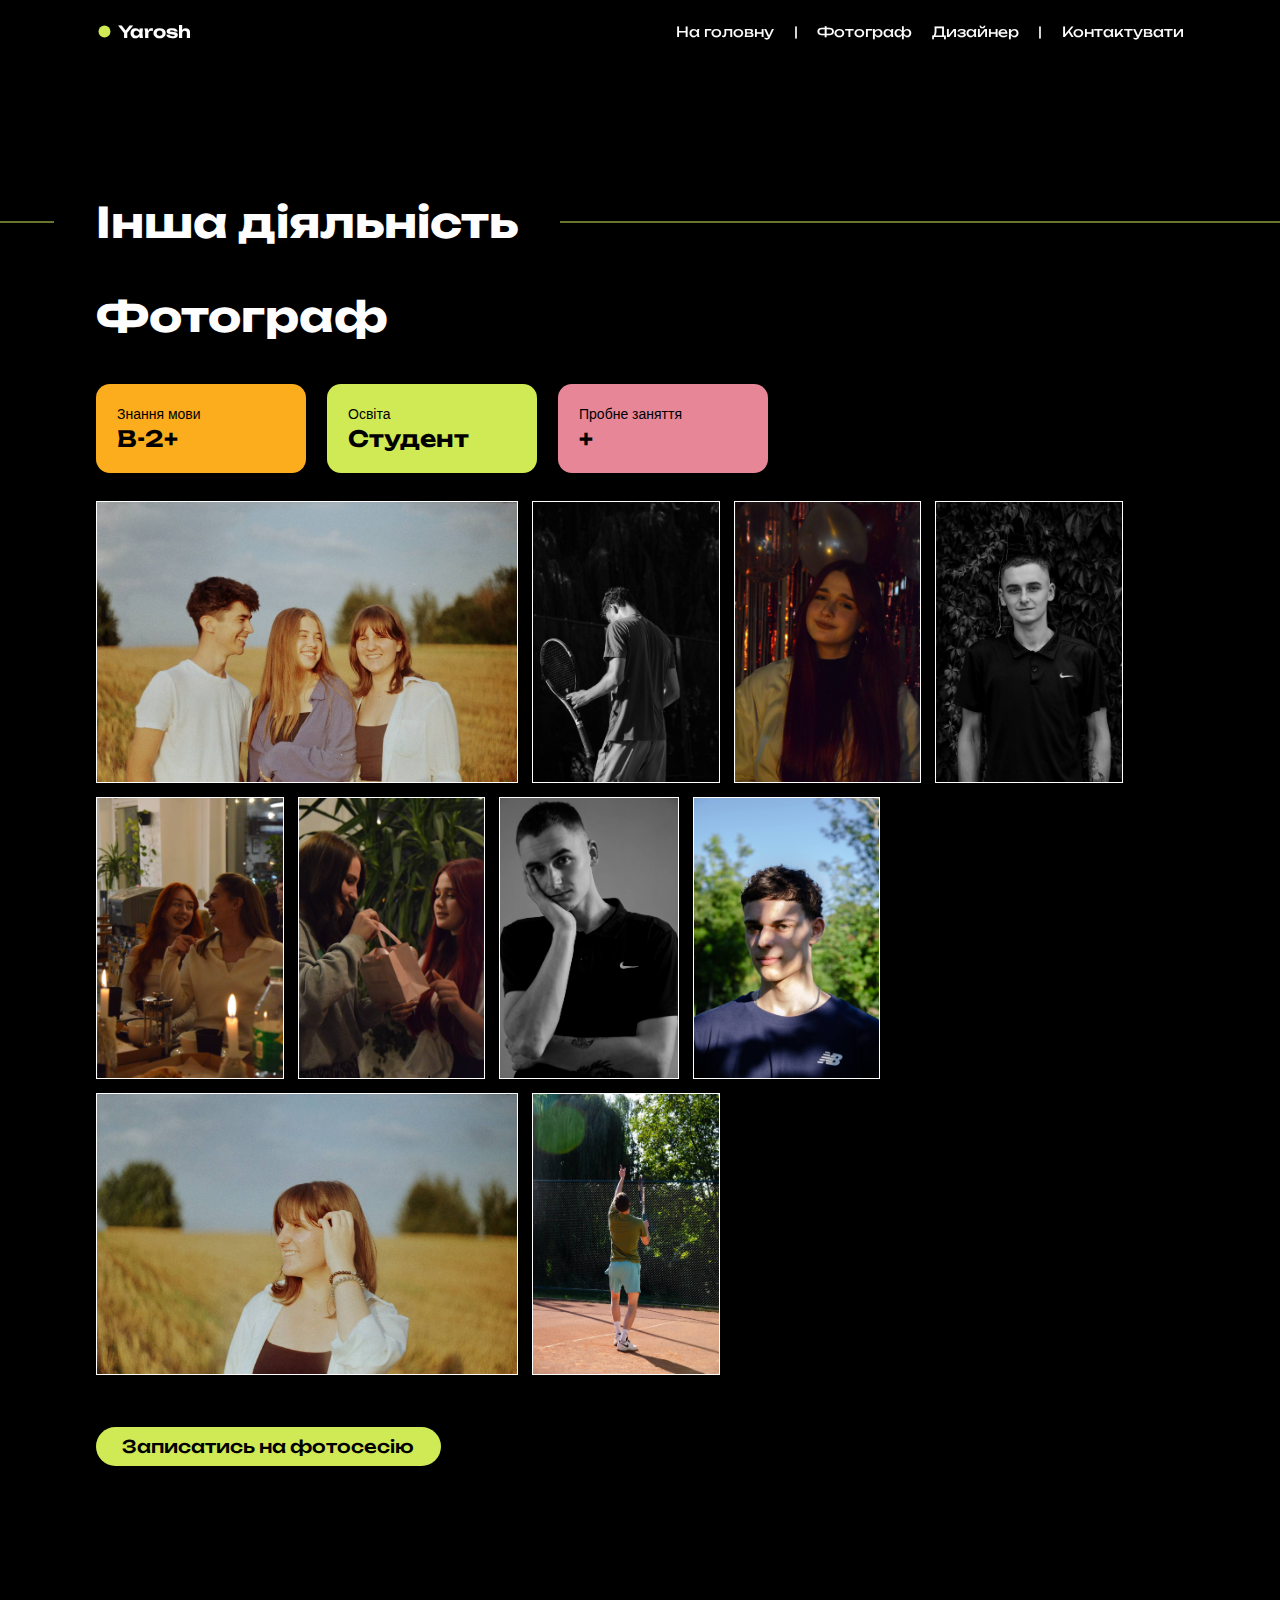
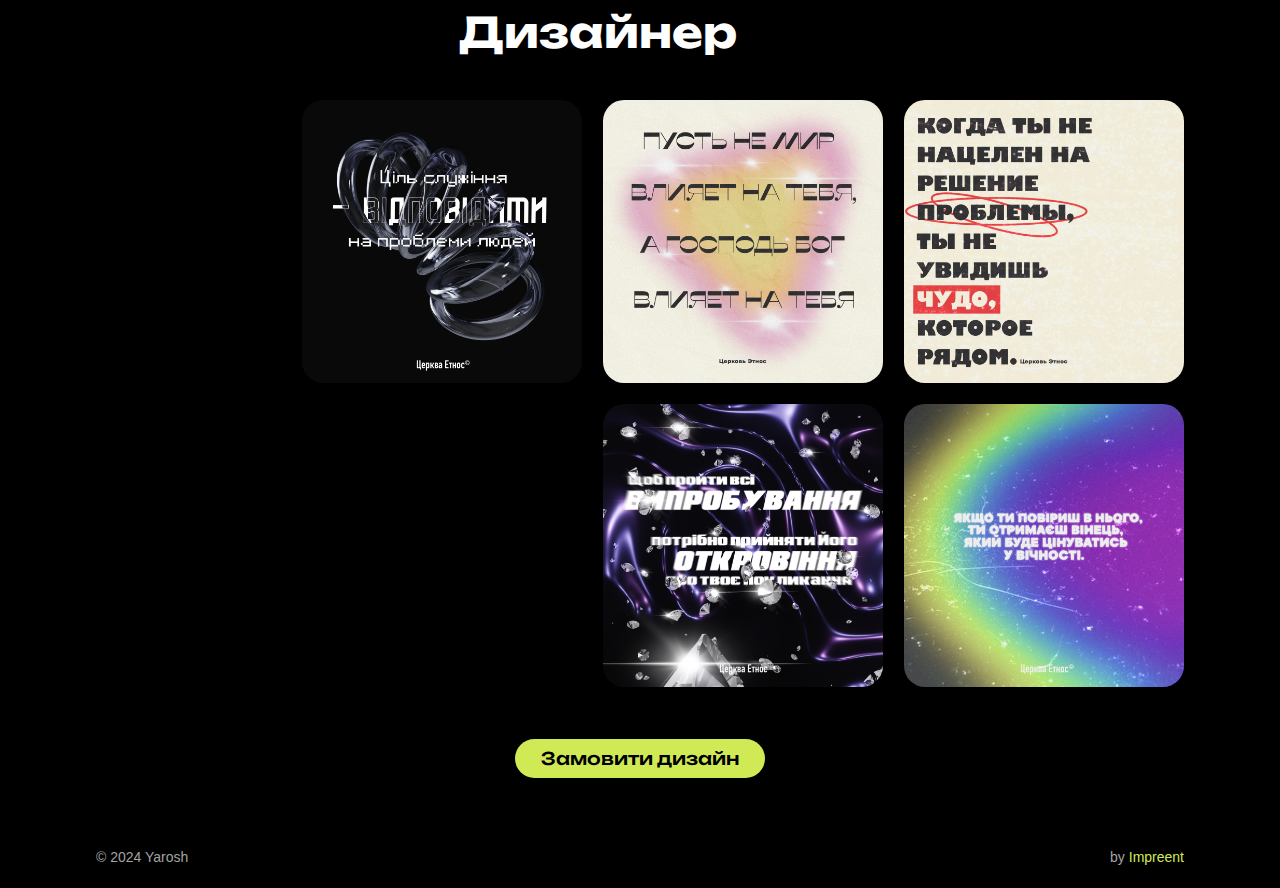
==== other.html @ a4ca465f "split index page into 2" ====
<!DOCTYPE html>
<html lang="uk">
<head>
    <meta charset="UTF-8">
    <meta name="viewport" content="width=device-width, initial-scale=1.0">
    <meta name="robots" content="index, follow">
    <meta name="twitter:card" content="summary_large_image">
    <meta name="twitter:image" content="./static/img/logo-bg.svg">
    <meta property="og:image" content="./static/img/logo-bg.svg">

    <meta name="description" content="">
    <meta property="og:description" content="">
    <meta name="twitter:description" content="">
    <meta name="keywords" content="дизайнер, графічний дизайнер, фотограф, репетитор, англійська, викладач">
    <meta property="og:title" content="Yarosh">
    <meta name="twitter:title" content="Yarosh">
 
    <title>Yarosh</title>

    <link rel="shortcut icon" href="./static/img/logo.svg" type="image/svg+xml">
    <link rel="stylesheet" href="./static/index.css">
    <script src="./static/index.js" defer></script>
</head>
<body>
    <nav>
        <section>
            <a class="logo" href="index.html">
                <img src="./static/img/logo.svg" alt="Yarosh - Фотограф, дизайнер, викладач">
                Yarosh
            </ф>
            <div class="menu">
                <a href="index.html">На головну</a>
                <a class="dummy">|</a>
                <a href="#photo">Фотограф</a>
                <a href="#design">Дизайнер</a>
                <a class="dummy">|</a>
                <a href="index.html#contact">Контактувати</a>
            </div>
            <img class="mobile-menu-btn" src="./static/img/icons/menu.svg" alt="mobile menu btn">
        </section>
    </nav>
    <section id="photo">
        <h1 class="section-title" style="margin: 3em 0 1em 0;">Інша діяльність <div class="line"></div></h1>
        <h1 class="section-title expertise">Фотограф</h1>
        <div class="features-wrapper">
            <div class="feature" style="background-color: var(--brand3)">
                <p class="title">Знання мови</p>
                <h3 class="value">B-2+</h3>
            </div>
            <div class="feature" style="background-color: var(--brand1)">
                <p class="title">Освіта</p>
                <h3 class="value">Студент</h3>
            </div>
            <div class="feature" style="background-color: var(--brand2)">
                <p class="title">Пробне заняття</p>
                <h3 class="value">+</h3>
            </div>
        </div>
        <div class="photos-wrapper">
            <!-- <div class="carousel"> -->
                <img src="./static/img/photos/1.friends.jpg" alt="Фотопортрет">
                <img src="./static/img/photos/5.guy-tennis-gray.jpg" alt="Фотопортрет">
                <img src="./static/img/photos/2.girl-ballons.png" alt="Фотопортрет">
                <img src="./static/img/photos/3.guy-gray-stand.jpg" alt="Фотопортрет">
                <img src="./static/img/photos/2.girls-laugh.png" alt="Фотопортрет">
                <img src="./static/img/photos/2.girls-pack.png" alt="Фотопортрет">
                <img src="./static/img/photos/3.guy-gray-hand.jpg" alt="Фотопортрет">
                <img src="./static/img/photos/4.guy-shadow.jpg" alt="Фотопортрет">
                <img src="./static/img/photos/1.girl-field.jpg" alt="Фотопортрет">
                <img src="./static/img/photos/5.guy-tennis-color.jpg" alt="Фотопортрет">
            <!-- </div> -->
        </div>  
        <a href="index.html#contact" class="brand-btn">Записатись на фотосесію</a>
    </section>
    <section id="design">
        <h1 class="section-title expertise" style="text-align: center">Дизайнер</h1>
        <div class="designs-wrapper">
            <div class="design">
                <img src="./static/img/design/1.png" alt="Графічний дизайн">
                <p>Опис цього дизайну</p>
            </div>
            <div class="design">
                <img src="./static/img/design/2.png" alt="Графічний дизайн">
                <p>Опис цього дизайну</p>
            </div>
            <div class="design">
                <img src="./static/img/design/3.png" alt="Графічний дизайн">
                <p>Опис цього дизайну</p>
            </div>
            <div class="design">
                <img src="./static/img/design/4.png" alt="Графічний дизайн">
                <p>Опис цього дизайну</p>
            </div>
            <div class="design">
                <img src="./static/img/design/5.png" alt="Графічний дизайн">
                <p>Опис цього дизайну</p>
            </div>
        </div>
        <a href="index.html#contact" class="brand-btn cta">Замовити дизайн</a>
    </section>
    <footer>
        <input type="hidden" id="regular-inp" value="7437113244:AAF_w_L0DMJiAzsqWQFcqOZndDtTbwGy4zE" data-explanation="well, you gotta understand that you cant have backend on github pages, while the client can't afford a normal hosting, so we had to do this. Please understand us and not break the bot :)">
        <p class="copy">&copy; 2024 Yarosh</p>
        <p class="watermark">by <a target="_blank" href="https://impreent.com">Impreent</a></p>
    </footer>
</body>
</html>
---- static/index.css ----
@import url('https://fonts.googleapis.com/css2?family=Unbounded:wght@200..900&display=swap');

:root {
    --brand1: #d0ea55;
    --brand2: #e68696;
    --brand3: #fbad1d;
    --bg1: #000;
    --color1: #fefefe;
    --color2: #a3a3a3;
    --font1: 'Unbounded', sans-serif;
    --font2: 'Montserrat', sans-serif;
    font-size: 14px;
}
* {
    font-size: 1em;
    margin: 0;
    padding: 0;
    box-sizing: border-box;
    color: var(--color2);
    font-family: var(--font2);
}
h1, h2, h3, h4, h5, h6 {
    color: var(--color1);
    font-family: var(--font1);
}
h1 { font-size: 3em; font-weight: 800; }
h2 { font-size: 1.8em; font-weight: 700; }
h3 { font-size: 1.6em; font-weight: 650; }
h4 { font-size: 1.4em; font-weight: 600; }
h5 { font-size: 1.2em; font-weight: 600; }

p {
    max-width: 600px;
    line-height: 1.4;
}
html {
    scroll-behavior: smooth;
}
body {
    background-color: var(--bg1);
    overflow-x: hidden;
}
a {
    text-decoration: none;
}


.brand-btn {
    background-color: var(--brand1);
    color: var(--bg1);
    padding: .5em 1.5em;
    font-size: 1.25em;
    margin-top: 3em;
    border-radius: 100em;
    font-family: var(--font1);
    font-weight: 500;
    transition: 50ms;
    display: inline-block;
    text-decoration: none;
    cursor: pointer;
    outline: none;
    border: 0;
}
.brand-btn:hover {
    opacity: .8;
}

nav {
    position: fixed;
    top: 0;
    left: 0;
    background-color: #0009;
    width: 100%;
    padding: 1.5em 0;
    backdrop-filter: blur(.5em);
    z-index: 10;
}
nav section {
    display: flex;
    justify-content: space-between;
    align-items: center;
    padding-top: 0;
    padding-bottom: 0;
}
nav .logo {
    font-weight: 600;
    font-size: 1.2em;
    display: flex;
    align-items: center;
    gap: .3em;
    user-select: none;
    cursor: pointer;
}
nav .logo img {
    width: 1em;
}
nav .menu {
    display: flex;
    gap: 1.4em;
}
nav a {
    color: var(--color1);
    font-weight: 400;
    font-family: var(--font1);
    transition: 50ms;
}
nav a.dummy {
    user-select: none;
}
nav .menu a:not(.dummy):hover {
    color: var(--brand1);
}
nav .mobile-menu-btn {
    display: none;
}

section, footer {
    max-width: 1200px;
    margin-left: auto;
    margin-right: auto;
    padding: 5em 4em;
}
.section-title {
    font-size: 3em;
    font-weight: 700;
    position: relative;
    background-color: var(--bg1);
    width: fit-content;
    padding: 0 1em;
    left: -1em;
}
.section-title .line {
    width: 200vw;
    height: 1px;
    position: absolute;
    background-color: var(--brand1);
    top: 50%;
    translate: -50% -50%;
    z-index: -1;
}
.section-subtitle {
    margin-top: 1em;
    margin-bottom: 4em;
}

/* --- end global styles --- */

#hero {
    max-width: none;
    min-height: 100svh;
    padding: 3em 0;
    display: flex;
    flex-direction: column;
    justify-content: center;
}
#hero .main-img {
    position: absolute;
    height: 100svh;
    left: 0;
    top: 0;
    z-index: -1;
}
#hero .textbox {
    width: 800px;
    margin-left: calc(66vh - 2em);
}
#hero .textbox .subtitle {
    display: flex;
    align-items: center;
    margin-bottom: 1em;
    font-size: 1.3em;
    color: var(--color1);
}
#hero .textbox .subtitle img {
    rotate: 15deg;
    width: 1em;
}
#hero .title {
    font-size: 4.5em;
    text-transform: uppercase;
    font-weight: 800;
}
#hero .location {
    display: flex;
    gap: .3em;
    margin-top: 1em;
}
#hero .location img {
    width: 1em;
}


#about {
    margin-top: 5em;
    margin-bottom: 7em;
}
#about .cards-wrapper {
    display: flex;
    gap: 1.5em;
    margin-top: 1.5em;
    flex-wrap: wrap;
}
#about .card {
    width: 17em;
    max-width: 100%;
    padding: 1.5em;
    border-radius: 1em;
    display: flex;
    flex-direction: column;
    align-items: flex-start;
}
#about .card * {
    color: var(--bg1);
}
#about .card img {
    height: 3em;
    margin-bottom: 4em;
}
#about .card .header {
    font-size: 1.2em;
    margin-bottom: .5em;
}
#about .card .title {
    font-size: 1.45em;
    font-weight: 500;
}
#about .card .bottom-wrapper {
    flex: 1;
    display: flex;
    height: auto;
    flex-direction: column;
    justify-content: space-between;
}
#about .card .cta {
    font-family: var(--font1);
    font-size: .95em;
    font-weight: 400;
    position: relative;
    margin-top: .5em;
    width: fit-content;
}
#about .card .cta::before {
    content: '';
    position: absolute;
    width: 105%;
    height: 2px; 
    background-color: var(--bg1);
    bottom: .05em; 
    left: 0;
    translate: 0 100%;
    transition: 100ms;
}
#about .card .cta:hover::before {
    width: 120%;
}


.section-title.expertise {
    margin-bottom: 1em;
    width: 100%;
}

.features-wrapper {
    display: flex;
    flex-wrap: wrap;
    gap: 1.5em;
    margin-bottom: 2em;
}
.feature {
    width: 15em;
    max-width: 100%;
    border-radius: 1em;
    padding: 1.5em;
}
.feature * {
    color: var(--bg1);
}

#photo .photos-wrapper {
    /* overflow-x: hidden; */
    display: flex;
    /* align-items: center; */
    /* height: 22em; */
    /* border-left: 1px solid var(--brand1); */
    /* border-right: 1px solid var(--brand1); */
    flex-wrap: wrap;
    gap: 1em;
}
/* #photo .carousel {
    display: flex;
    height: 18em;
    position: relative;
    width: 100%;
} */
#photo .photos-wrapper img {
    box-sizing: content-box;
    height: 20em;
    border: 1px solid var(--color1);
}
#photo a {
    display: inline-block;
}

#design .designs-wrapper {
    display: flex;
    flex-wrap: wrap;
    justify-content: right;
    gap: 1.5em;
}

#design .design {
    width: 20em;
    max-width: 100%;
    border-radius: 1.5em;
    overflow: hidden;
    position: relative;
}
#design .design img {
    width: 100%;
    height: 100%;
}
#design .design p {
    opacity: 0;
    position: absolute;
    bottom: 0;
    left: 0;
    padding: 1.5em;
    background-color: #fffe;
    width: 100%;
    height: 100%;
    display: flex;
    align-items: center;
    color: var(--bg1);
    font-size: 1.2em;
    transition: 300ms;
}
#design .design:hover p {
    opacity: 1;
}
#design .cta {
    margin-left: auto;
    margin-right: auto;
    display: block;
    width: fit-content;
}

#main-activity .section-title {
    margin-bottom: 0;
}
#main-activity .section-subtitle {
    margin-bottom: 2em;
}

#contact {
    margin-top: 5em;
}
#contact .section-title {
    margin-bottom: 1em;
}
#contact form {
    width: 400px;
    max-width: 100%;
}
#contact label {
    position: relative;
    left: 1.5em;
    top: .6em;
    background-color: var(--bg1);
    border-radius: .2em;
}
#contact input, #contact select, #contact textarea {
    background-color: #0000;
    resize: none;
    border: 1px solid #777;
    padding: 1.2em 1.5em;
    border-radius: .7em;
    appearance: none;
    width: 100%;
    outline: none;
    transition: 50ms;
}
#contact input:focus, #contact select:focus, #contact textarea:focus {
    border-color: var(--brand1);
}
#contact select {
    border-top-left-radius: 1.5em;
    border-top-right-radius: 1.5em;
}
#contact button {
    margin-top: .7em;
    border-radius: .7em .7em 1.5em 1.5em;
    width: 100%;
}
#contact-res {
    margin-top: 1.5em;
    font-weight: 600;
    text-align: center;
    color: var(--brand1);
}
#contact-res.err {
    color: #ed611a;
}

footer {
    display: flex;
    flex-wrap: wrap;
    justify-content: space-between;
    gap: .7em 1.5em;
    padding-top: 0;
    padding-bottom: 1.5em;
}
footer .watermark a {
    color: var(--brand1);
}
footer .menu {
    display: flex;
    gap: .5em 1em;
    align-items: center;
}
footer .menu a:hover {
    color: var(--brand1);
}


@media (max-width: 800px) {
    nav {
        width: 100svw;
        padding-top: 1em;
        padding-bottom: 1em;
    }
    nav a.dummy {
        display: none;
    }
    nav .mobile-menu-btn {
        display: block;
        height: 2.5em;
        z-index: 11;
    }
    nav .menu {
        display: none;
        flex-direction: column;
        justify-content: center;
        align-items: center;
        position: fixed;
        top: 0;
        left: 0;
        height: 100vh;
        width: 100%;
        background-color: #000e;
        gap: 2.5em;
    }
    nav .menu.open {
        display: flex;
    }
    
    #hero .textbox {
        margin-left: 2em;
        width: calc(100% - 4em);
    }
}
@media (max-width: 600px) {
    :root {
        font-size: 13px;
    }
    section, footer {
        padding-left: 2em;
        padding-right: 2em;
    }
    .section-title {
        font-size: 2em;
    }
    .section-title .line {
        left: 0;
    }

    #hero {
        height: fit-content;
    }
    #hero .main-img {
        width: 100%;
        height: unset;
    }
    #hero .title {
        font-size: 3em;
        text-shadow: 0 0 .5em #000;
    }

    #design .design {
        width: 100%;
    }

    #photo img.vert {
        height: unset;
        width: calc(100% - 1em);
    }
}
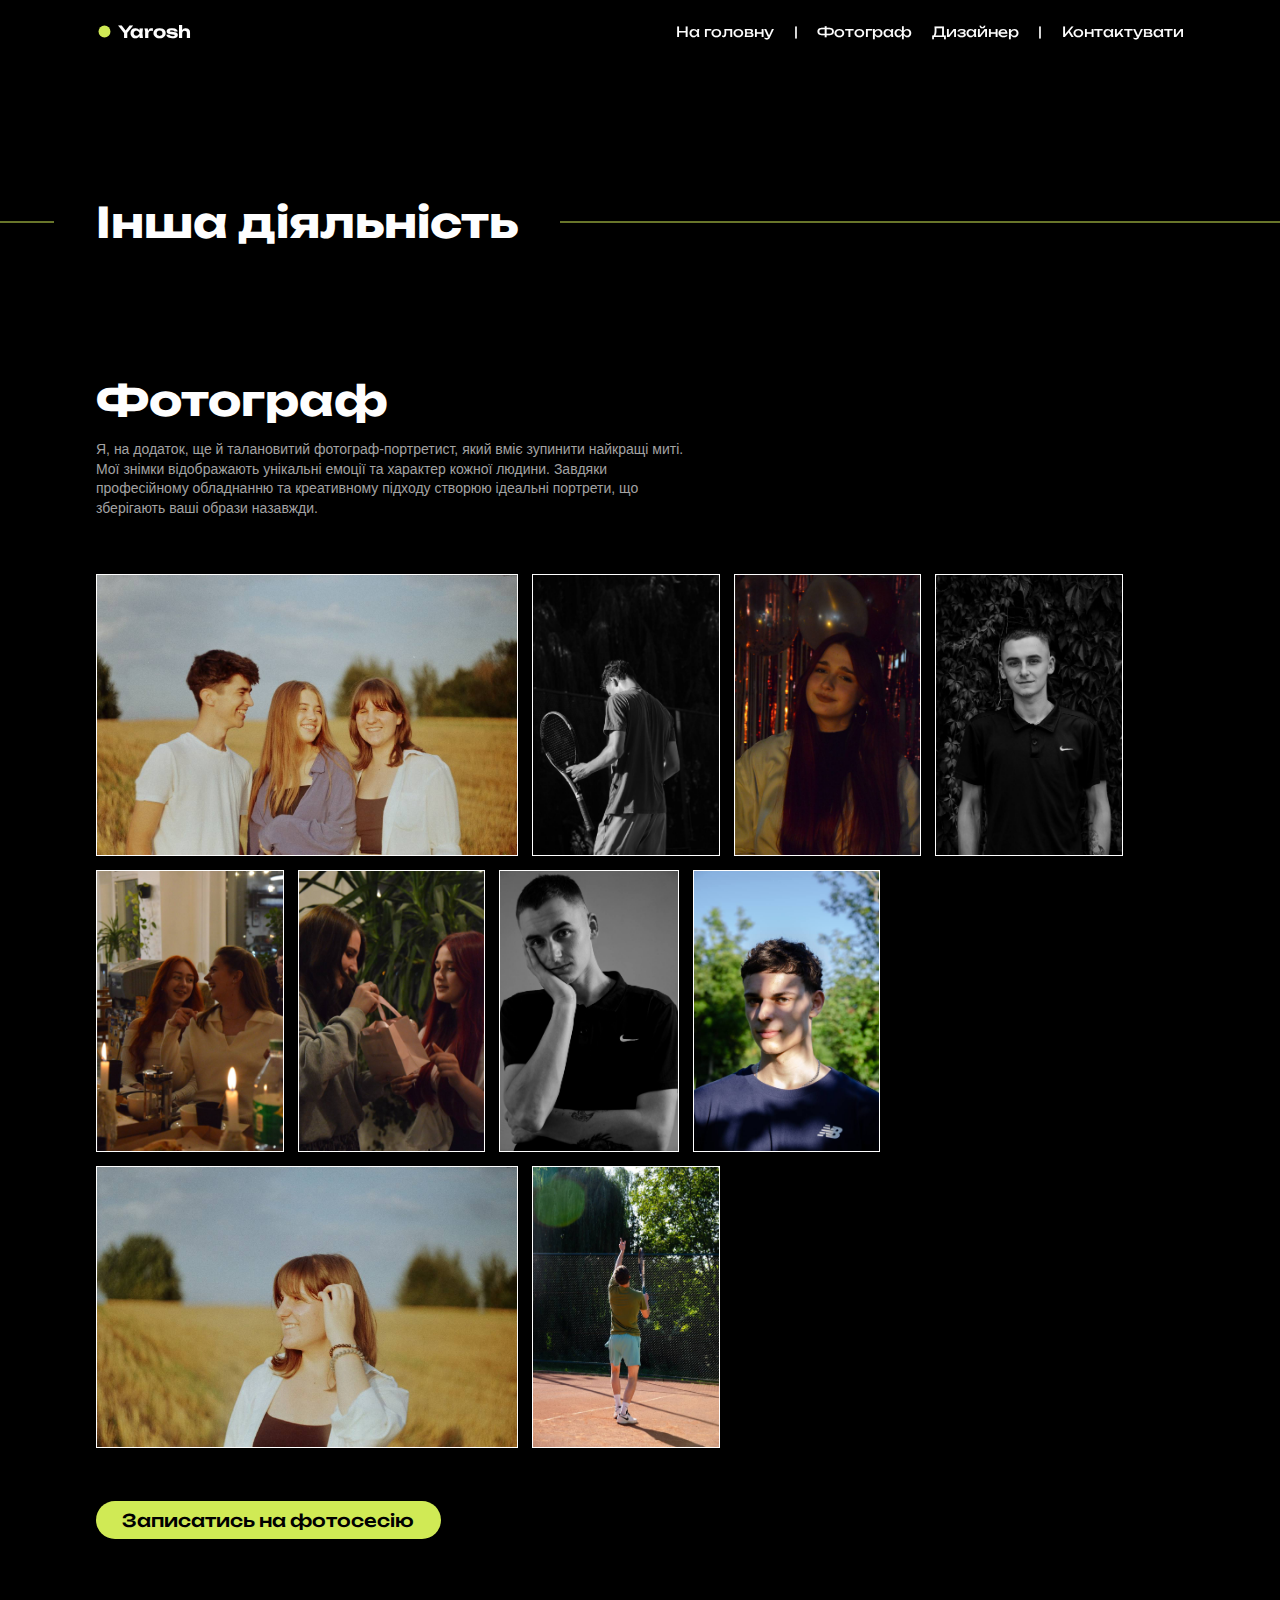
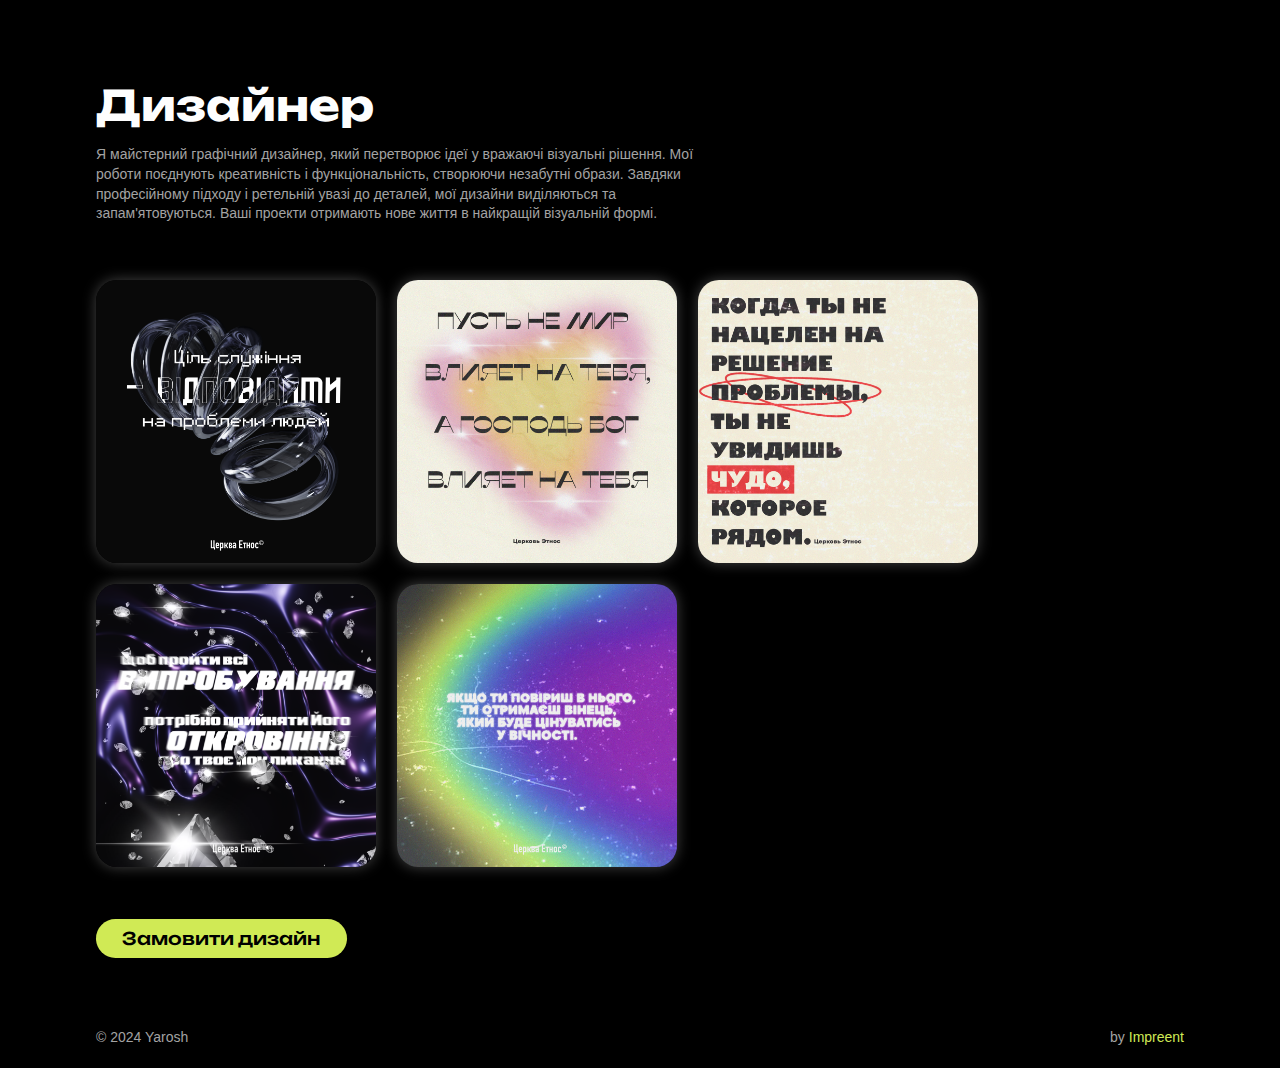
==== commit 7d779f60: "add somewhat meaningful text" ====
--- a/other.html
+++ b/other.html
@@ -40,9 +40,12 @@
         </section>
     </nav>
     <section id="photo">
-        <h1 class="section-title" style="margin: 3em 0 1em 0;">Інша діяльність <div class="line"></div></h1>
-        <h1 class="section-title expertise">Фотограф</h1>
-        <div class="features-wrapper">
+        <h1 class="section-title" style="margin: 3em 0 3em 0;">Інша діяльність <div class="line"></div></h1>
+        <h1 class="section-title">Фотограф</h1>
+        <p class="section-subtitle">
+            Я, на додаток, ще й талановитий фотограф-портретист, який вміє зупинити найкращі миті. Мої знімки відображають унікальні емоції та характер кожної людини. Завдяки професійному обладнанню та креативному підходу створюю ідеальні портрети, що зберігають ваші образи назавжди.
+        </p>
+        <!-- <div class="features-wrapper">
             <div class="feature" style="background-color: var(--brand3)">
                 <p class="title">Знання мови</p>
                 <h3 class="value">B-2+</h3>
@@ -55,7 +58,7 @@
                 <p class="title">Пробне заняття</p>
                 <h3 class="value">+</h3>
             </div>
-        </div>
+        </div> -->
         <div class="photos-wrapper">
             <!-- <div class="carousel"> -->
                 <img src="./static/img/photos/1.friends.jpg" alt="Фотопортрет">
@@ -73,27 +76,30 @@
         <a href="index.html#contact" class="brand-btn">Записатись на фотосесію</a>
     </section>
     <section id="design">
-        <h1 class="section-title expertise" style="text-align: center">Дизайнер</h1>
+        <h1 class="section-title" style="text-align: center">Дизайнер</h1>
+        <p class="section-subtitle">
+            Я майстерний графічний дизайнер, який перетворює ідеї у вражаючі візуальні рішення. Мої роботи поєднують креативність і функціональність, створюючи незабутні образи. Завдяки професійному підходу і ретельній увазі до деталей, мої дизайни виділяються та запам'ятовуються. Ваші проекти отримають нове життя в найкращій візуальній формі.
+        </p>
         <div class="designs-wrapper">
             <div class="design">
                 <img src="./static/img/design/1.png" alt="Графічний дизайн">
-                <p>Опис цього дизайну</p>
+                <p>Інстаграм-пост для протестанської церкви</p>
             </div>
             <div class="design">
                 <img src="./static/img/design/2.png" alt="Графічний дизайн">
-                <p>Опис цього дизайну</p>
+                <p>Інстаграм-пост для протестанської церкви</p>
             </div>
             <div class="design">
                 <img src="./static/img/design/3.png" alt="Графічний дизайн">
-                <p>Опис цього дизайну</p>
+                <p>Інстаграм-пост для протестанської церкви</p>
             </div>
             <div class="design">
                 <img src="./static/img/design/4.png" alt="Графічний дизайн">
-                <p>Опис цього дизайну</p>
+                <p>Інстаграм-пост для протестанської церкви</p>
             </div>
             <div class="design">
                 <img src="./static/img/design/5.png" alt="Графічний дизайн">
-                <p>Опис цього дизайну</p>
+                <p>Інстаграм-пост для протестанської церкви</p>
             </div>
         </div>
         <a href="index.html#contact" class="brand-btn cta">Замовити дизайн</a>
--- a/static/index.css
+++ b/static/index.css
@@ -304,11 +304,11 @@
 #design .designs-wrapper {
     display: flex;
     flex-wrap: wrap;
-    justify-content: right;
     gap: 1.5em;
 }
 
 #design .design {
+    box-shadow: 0 0 1em #fff4;
     width: 20em;
     max-width: 100%;
     border-radius: 1.5em;
@@ -337,12 +337,12 @@
 #design .design:hover p {
     opacity: 1;
 }
-#design .cta {
+/* #design .cta {
     margin-left: auto;
     margin-right: auto;
     display: block;
     width: fit-content;
-}
+} */
 
 #main-activity .section-title {
     margin-bottom: 0;
